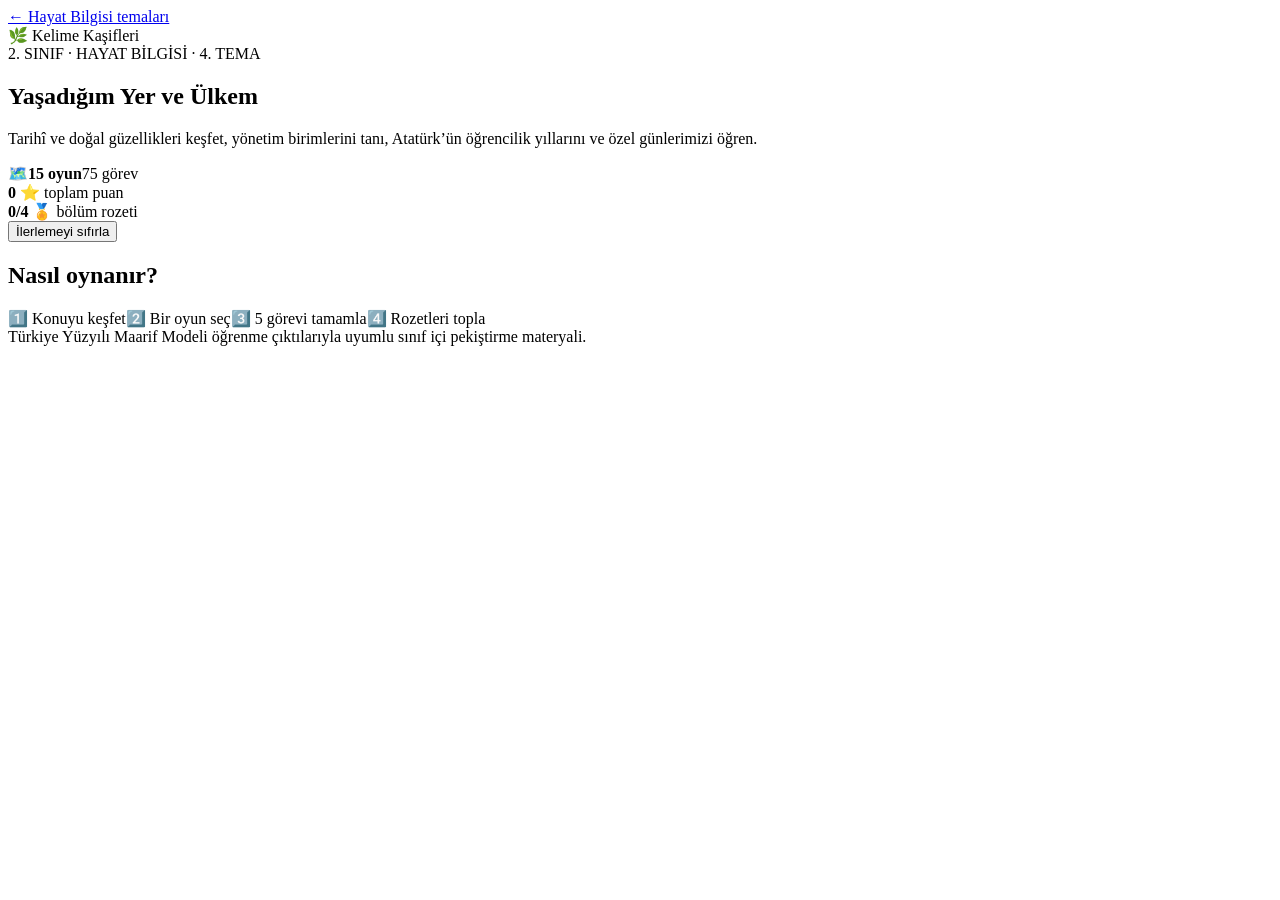
==== index.html @ e86fa00f "Yasadigim Yer ve Ulkem oyun sitesini kur" ====
<!doctype html>
<html lang="tr">
<head>
<meta charset="utf-8"><meta name="viewport" content="width=device-width,initial-scale=1">
<meta name="theme-color" content="#0f766e"><meta http-equiv="Cache-Control" content="no-cache, no-store, must-revalidate">
<title>Yaşadığım Yer ve Ülkem | Kelime Kaşifleri</title>
<link rel="stylesheet" href="styles.css?v=1">
</head>
<body>
<header class="top"><a class="home" href="https://dilaleylak-svg.github.io/hayat-bilgisi/">← Hayat Bilgisi temaları</a><div class="brand">🌿 Kelime Kaşifleri</div></header>
<main>
<section class="hero">
<div><span class="eyebrow">2. SINIF · HAYAT BİLGİSİ · 4. TEMA</span><h1>Yaşadığım Yer ve Ülkem</h1><p>Tarihî ve doğal güzellikleri keşfet, yönetim birimlerini tanı, Atatürk’ün öğrencilik yıllarını ve özel günlerimizi öğren.</p></div>
<div class="hero-badge">🗺️<b>15 oyun</b><span>75 görev</span></div>
</section>
<section class="progress"><div><b id="stars">0</b> ⭐ toplam puan</div><div><b id="badges">0/4</b> 🏅 bölüm rozeti</div><button id="reset" type="button">İlerlemeyi sıfırla</button></section>
<section class="how"><h2>Nasıl oynanır?</h2><div class="steps"><span>1️⃣ Konuyu keşfet</span><span>2️⃣ Bir oyun seç</span><span>3️⃣ 5 görevi tamamla</span><span>4️⃣ Rozetleri topla</span></div></section>
<section id="worlds" class="worlds"></section>
</main>
<div id="modal" class="modal" hidden><div class="gamebox">
<button id="close" class="close" aria-label="Oyunu kapat">✕</button>
<div id="gameHead"></div><div class="meter"><i id="bar"></i></div>
<div id="question"></div><div id="answers" class="answers"></div><div id="feedback" class="feedback" aria-live="polite"></div>
<button id="next" class="next" hidden>Sonraki görev →</button>
</div></div>
<footer>Türkiye Yüzyılı Maarif Modeli öğrenme çıktılarıyla uyumlu sınıf içi pekiştirme materyali.</footer>
<script src="app.js?v=1"></script>
</body></html>
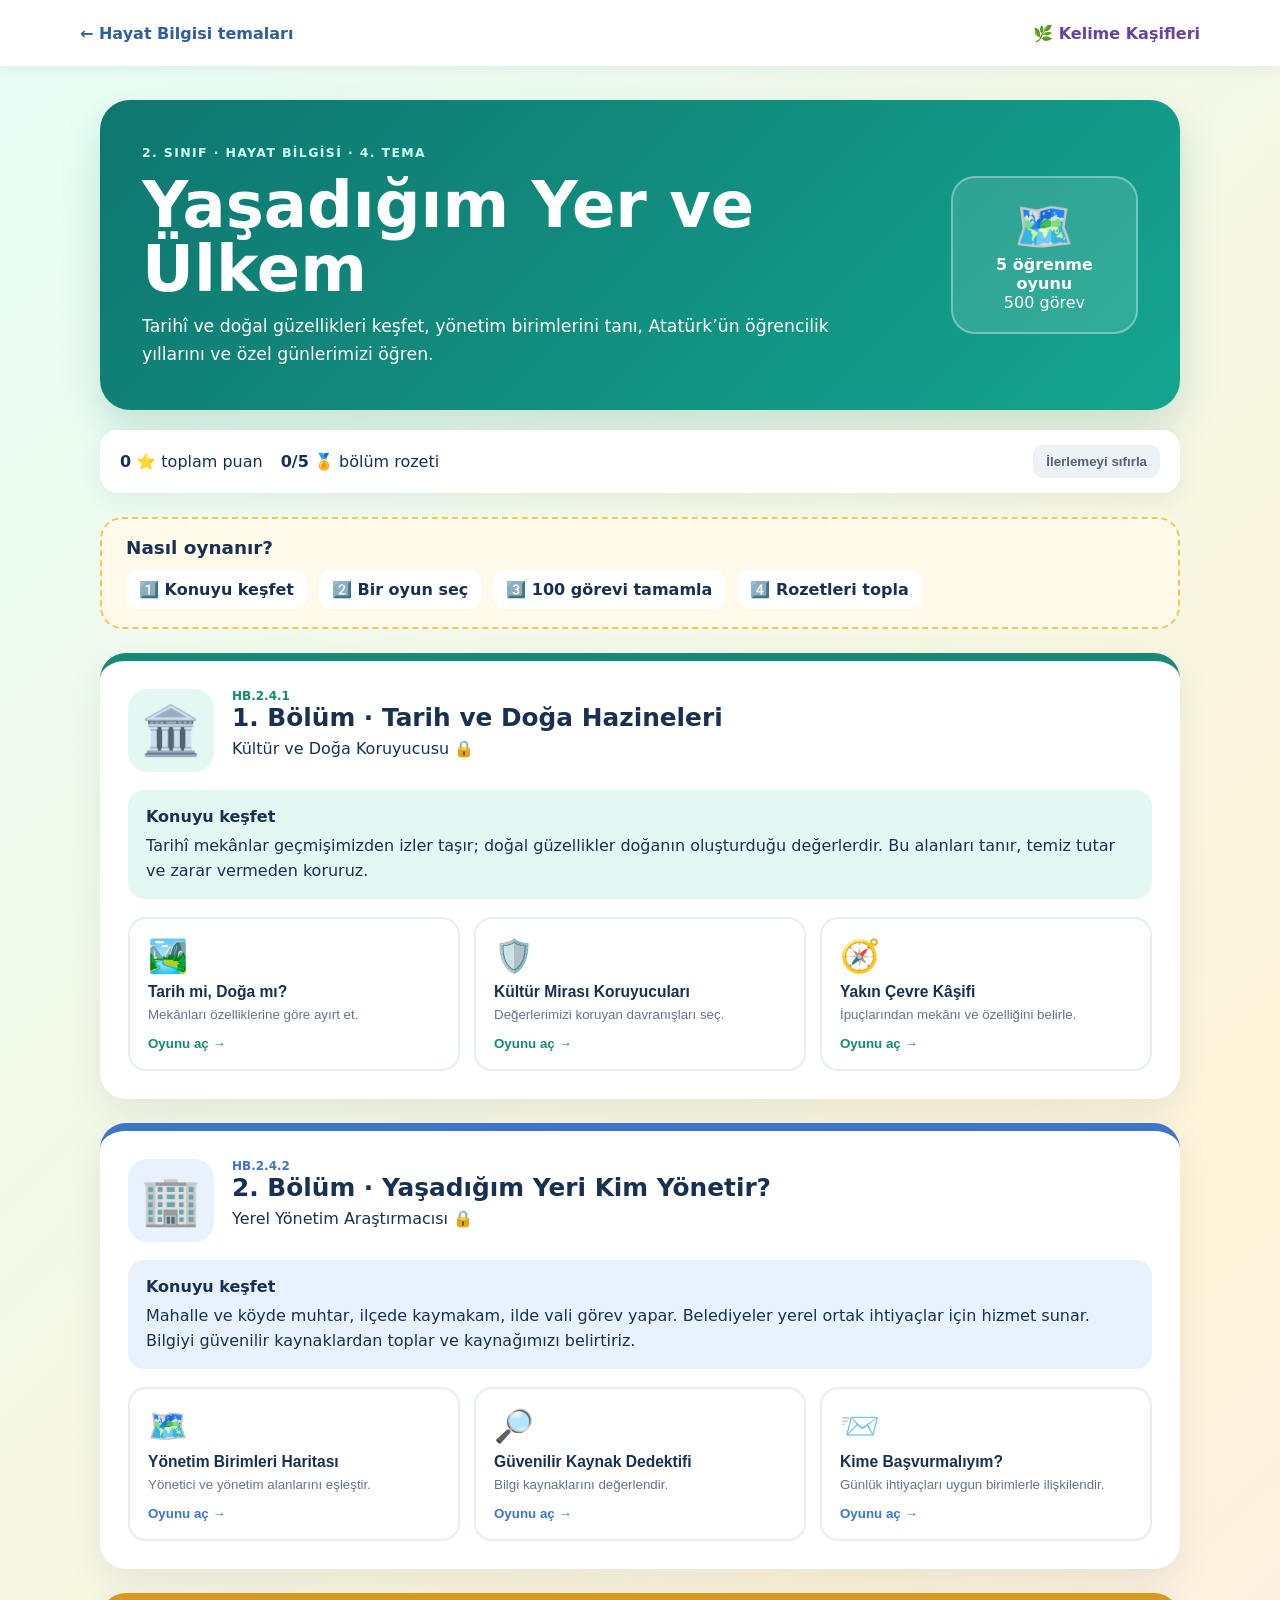
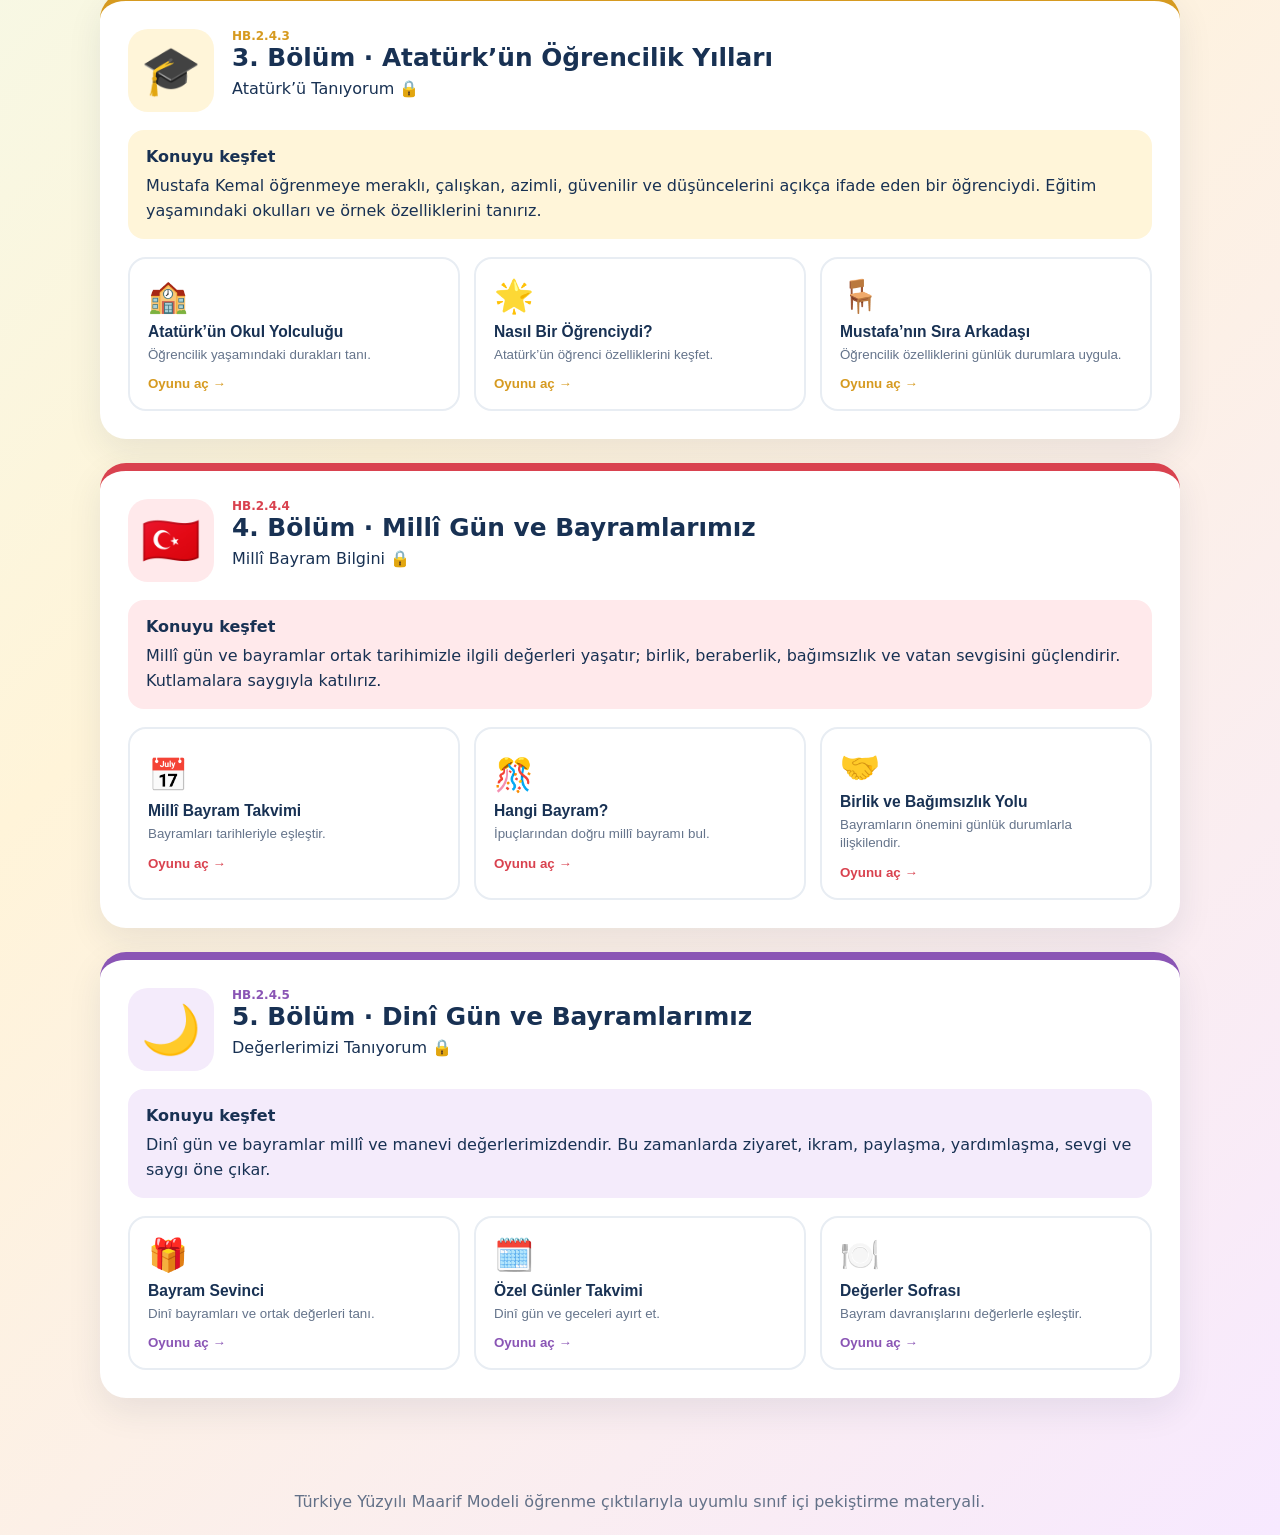
==== commit f175e82a: "Tema sayacını 500 göreve güncelle" ====
--- a/index.html
+++ b/index.html
@@ -11,10 +11,10 @@
 <main>
 <section class="hero">
 <div><span class="eyebrow">2. SINIF · HAYAT BİLGİSİ · 4. TEMA</span><h1>Yaşadığım Yer ve Ülkem</h1><p>Tarihî ve doğal güzellikleri keşfet, yönetim birimlerini tanı, Atatürk’ün öğrencilik yıllarını ve özel günlerimizi öğren.</p></div>
-<div class="hero-badge">🗺️<b>15 oyun</b><span>75 görev</span></div>
+<div class="hero-badge">🗺️<b>5 öğrenme oyunu</b><span>500 görev</span></div>
 </section>
-<section class="progress"><div><b id="stars">0</b> ⭐ toplam puan</div><div><b id="badges">0/4</b> 🏅 bölüm rozeti</div><button id="reset" type="button">İlerlemeyi sıfırla</button></section>
-<section class="how"><h2>Nasıl oynanır?</h2><div class="steps"><span>1️⃣ Konuyu keşfet</span><span>2️⃣ Bir oyun seç</span><span>3️⃣ 5 görevi tamamla</span><span>4️⃣ Rozetleri topla</span></div></section>
+<section class="progress"><div><b id="stars">0</b> ⭐ toplam puan</div><div><b id="badges">0/5</b> 🏅 bölüm rozeti</div><button id="reset" type="button">İlerlemeyi sıfırla</button></section>
+<section class="how"><h2>Nasıl oynanır?</h2><div class="steps"><span>1️⃣ Konuyu keşfet</span><span>2️⃣ Bir oyun seç</span><span>3️⃣ 100 görevi tamamla</span><span>4️⃣ Rozetleri topla</span></div></section>
 <section id="worlds" class="worlds"></section>
 </main>
 <div id="modal" class="modal" hidden><div class="gamebox">
@@ -24,5 +24,5 @@
 <button id="next" class="next" hidden>Sonraki görev →</button>
 </div></div>
 <footer>Türkiye Yüzyılı Maarif Modeli öğrenme çıktılarıyla uyumlu sınıf içi pekiştirme materyali.</footer>
-<script src="app.js?v=1"></script>
+<script src="app.js?v=100"></script>
 </body></html>
--- a/styles.css
+++ b/styles.css
@@ -0,0 +1 @@
+:root{--ink:#183153;--teal:#315f9d;--mint:#e7f1ff;--gold:#f5b942;--paper:#fffdf7;--red:#e85d75}*{box-sizing:border-box}body{margin:0;font-family:Nunito,system-ui,-apple-system,"Segoe UI",sans-serif;color:var(--ink);background:linear-gradient(135deg,#e8fff8,#fff4d9 55%,#f7e9ff);min-height:100vh}.top{height:66px;background:#fff;display:flex;align-items:center;justify-content:space-between;padding:0 max(20px,calc((100% - 1120px)/2));box-shadow:0 2px 14px #163a5f18;position:sticky;top:0;z-index:5}.home{color:var(--teal);font-weight:900;text-decoration:none}.brand{font-weight:900;color:#6842a0}main{max-width:1120px;margin:auto;padding:34px 20px 70px}.hero{display:flex;align-items:center;justify-content:space-between;gap:30px;background:linear-gradient(135deg,#0f766e,#14a58f);color:white;border-radius:30px;padding:42px;box-shadow:0 18px 40px #0f766e33}.eyebrow{font-size:.78rem;font-weight:900;letter-spacing:.11em;color:#c9fff2}.hero h1{font-size:clamp(2rem,5vw,4rem);line-height:1;margin:12px 0}.hero p{max-width:700px;font-size:1.08rem;line-height:1.6;margin:0}.hero-badge{background:#ffffff20;border:2px solid #ffffff55;border-radius:24px;min-width:155px;padding:20px;text-align:center;font-size:3rem}.hero-badge b,.hero-badge span{display:block;font-size:1rem}.progress{margin:20px 0;display:flex;gap:18px;align-items:center;flex-wrap:wrap;background:white;border-radius:18px;padding:15px 20px;box-shadow:0 8px 25px #18315312}.progress div{font-size:1rem}.progress button{margin-left:auto;border:0;background:#edf2f7;color:#526277;border-radius:10px;padding:9px 13px;font-weight:700;cursor:pointer}.how{background:#fff9e9;border:2px dashed #f4c557;border-radius:22px;padding:18px 24px;margin:24px 0}.how h2{margin:0 0 12px;font-size:1.15rem}.steps{display:flex;gap:12px;flex-wrap:wrap}.steps span{background:white;border-radius:12px;padding:10px 13px;font-weight:800}.worlds{display:grid;gap:24px}.world{background:white;border-radius:26px;padding:28px;box-shadow:0 13px 35px #18315316;border-top:8px solid var(--c)}.world-head{display:flex;gap:18px;align-items:flex-start}.world-icon{font-size:3rem;background:var(--soft);border-radius:20px;padding:13px}.world h2{margin:0 0 7px;font-size:1.55rem}.code{font-size:.75rem;color:var(--c);font-weight:900}.intro{background:var(--soft);border-radius:16px;padding:15px 18px;margin:18px 0;line-height:1.55}.intro b{display:block;margin-bottom:4px}.cards{display:grid;grid-template-columns:repeat(3,1fr);gap:14px}.card{border:2px solid #e8edf3;background:#fff;border-radius:18px;padding:18px;text-align:left;cursor:pointer;transition:.2s;color:var(--ink)}.card:hover{transform:translateY(-3px);border-color:var(--c);box-shadow:0 9px 20px #18315315}.card .emoji{font-size:2rem}.card h3{margin:8px 0 5px}.card p{margin:0;color:#65748b;line-height:1.4}.card strong{display:block;color:var(--c);margin-top:12px}.modal{position:fixed;inset:0;background:#10243bd9;z-index:20;display:grid;place-items:center;padding:18px}.modal[hidden]{display:none}.gamebox{background:var(--paper);border-radius:28px;width:min(680px,100%);min-height:470px;padding:30px;position:relative;box-shadow:0 25px 80px #0008}.close{position:absolute;right:18px;top:16px;border:0;background:#edf2f7;width:38px;height:38px;border-radius:50%;font-size:1rem;cursor:pointer}.game-title{font-size:1.35rem;font-weight:950;margin-right:40px}.game-meta{color:#6b7890;margin-top:4px}.meter{height:10px;background:#e8edf3;border-radius:9px;margin:18px 0;overflow:hidden}.meter i{display:block;height:100%;width:0;background:linear-gradient(90deg,#16a085,#f5b942);transition:.3s}.qno{font-weight:900;color:var(--teal);font-size:.85rem}.prompt{font-size:1.35rem;font-weight:900;margin:10px 0}.scene{text-align:center;font-size:2.3rem;background:#f3f8fb;border-radius:16px;padding:15px;margin-bottom:15px;white-space:pre-line}.answers{display:grid;grid-template-columns:1fr 1fr;gap:11px}.answer{border:2px solid #dbe4ec;background:white;border-radius:14px;padding:13px;font-size:1rem;font-weight:750;color:var(--ink);cursor:pointer}.answer:hover{border-color:#14a58f}.answer.good{background:#dcfce7;border-color:#22a45b}.answer.bad{background:#ffe4e8;border-color:#e85d75}.answer:disabled{cursor:default}.feedback{min-height:48px;margin-top:15px;font-weight:800}.next{display:block;margin-left:auto;border:0;border-radius:13px;background:var(--teal);color:#fff;padding:12px 18px;font-weight:900;cursor:pointer}.result{text-align:center;padding:25px 5px}.result .cup{font-size:5rem}.result h2{font-size:2rem;margin:10px}.result p{font-size:1.1rem}.play-again{border:0;border-radius:13px;background:var(--teal);color:white;padding:13px 20px;font-weight:900;cursor:pointer}footer{text-align:center;padding:24px;color:#637188}@media(max-width:760px){.hero{padding:28px;align-items:flex-start}.hero-badge{display:none}.cards{grid-template-columns:1fr}.world{padding:20px}.answers{grid-template-columns:1fr}.progress button{margin-left:0}.gamebox{padding:24px 18px}.top{padding:0 15px}}
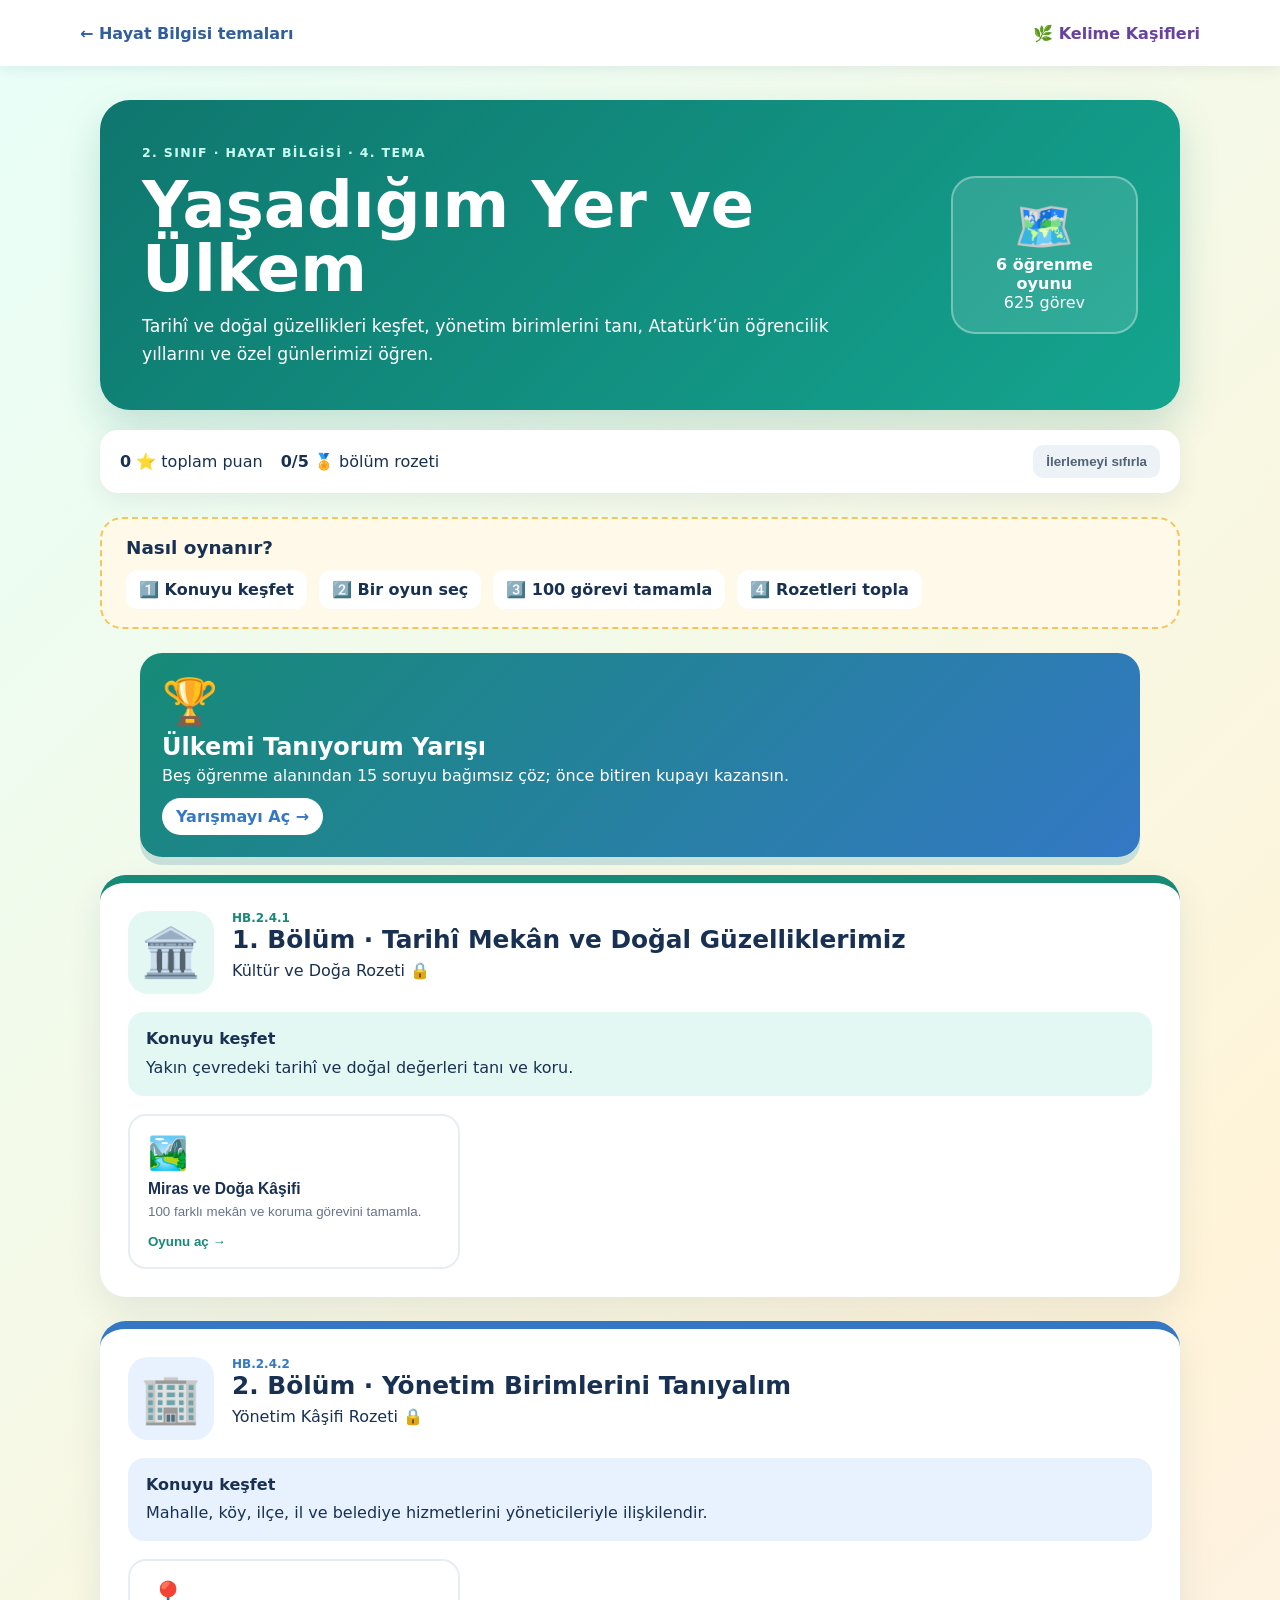
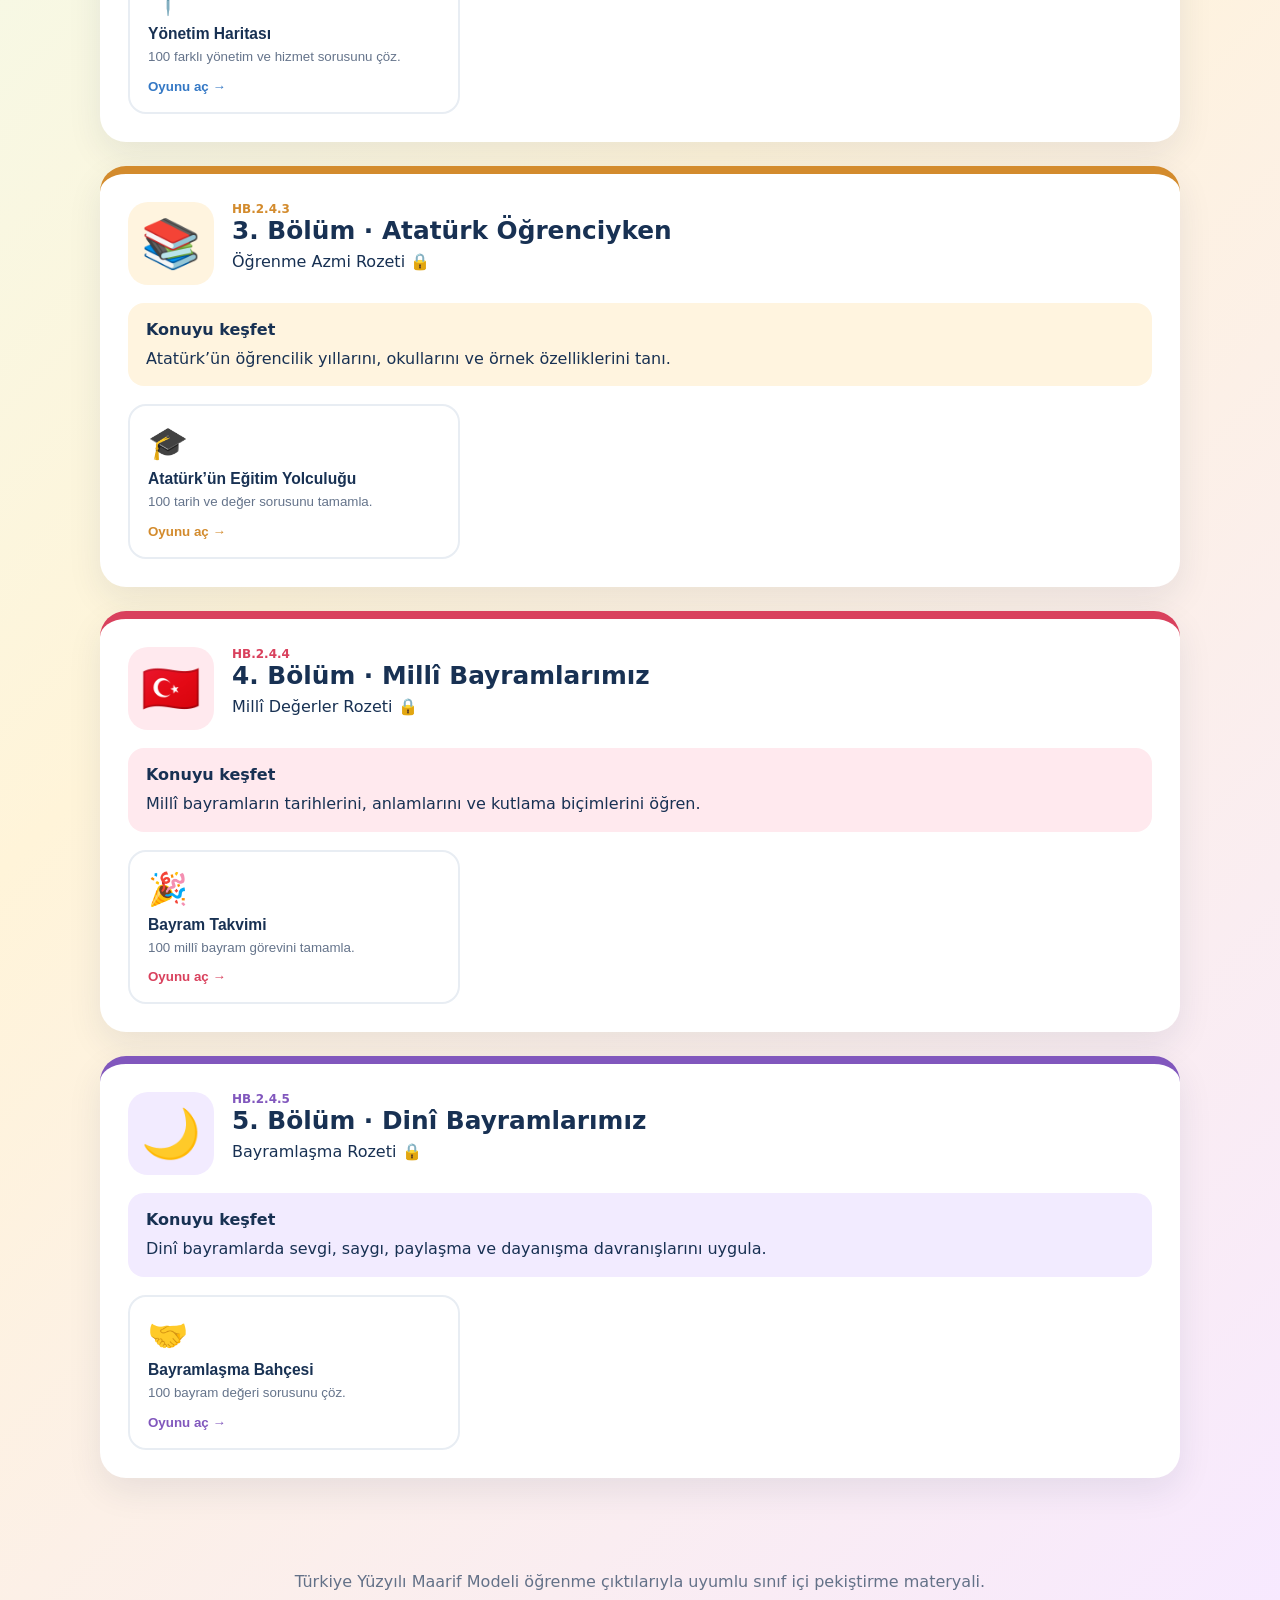
==== commit a7786bc4: "Yaşadığım Yer ve Ülkem tema sayfasına yarışma ekle" ====
--- a/index.html
+++ b/index.html
@@ -11,10 +11,11 @@
 <main>
 <section class="hero">
 <div><span class="eyebrow">2. SINIF · HAYAT BİLGİSİ · 4. TEMA</span><h1>Yaşadığım Yer ve Ülkem</h1><p>Tarihî ve doğal güzellikleri keşfet, yönetim birimlerini tanı, Atatürk’ün öğrencilik yıllarını ve özel günlerimizi öğren.</p></div>
-<div class="hero-badge">🗺️<b>5 öğrenme oyunu</b><span>500 görev</span></div>
+<div class="hero-badge">🗺️<b>6 öğrenme oyunu</b><span>625 görev</span></div>
 </section>
 <section class="progress"><div><b id="stars">0</b> ⭐ toplam puan</div><div><b id="badges">0/5</b> 🏅 bölüm rozeti</div><button id="reset" type="button">İlerlemeyi sıfırla</button></section>
 <section class="how"><h2>Nasıl oynanır?</h2><div class="steps"><span>1️⃣ Konuyu keşfet</span><span>2️⃣ Bir oyun seç</span><span>3️⃣ 100 görevi tamamla</span><span>4️⃣ Rozetleri topla</span></div></section>
+<section style="margin:18px auto;max-width:1000px"><a href="ulkem-yarisi.html?v=1" style="display:block;text-decoration:none;color:#fff;background:linear-gradient(135deg,#168a77,#3478c5);border-radius:22px;padding:22px;box-shadow:0 8px 0 #c9dfda"><div style="font-size:45px">🏆</div><h2 style="margin:5px 0">Ülkemi Tanıyorum Yarışı</h2><p style="margin:5px 0 13px">Beş öğrenme alanından 15 soruyu bağımsız çöz; önce bitiren kupayı kazansın.</p><strong style="display:inline-block;background:#fff;color:#3478c5;border-radius:99px;padding:9px 14px">Yarışmayı Aç →</strong></a></section>
 <section id="worlds" class="worlds"></section>
 </main>
 <div id="modal" class="modal" hidden><div class="gamebox">
@@ -24,5 +25,5 @@
 <button id="next" class="next" hidden>Sonraki görev →</button>
 </div></div>
 <footer>Türkiye Yüzyılı Maarif Modeli öğrenme çıktılarıyla uyumlu sınıf içi pekiştirme materyali.</footer>
-<script src="app.js?v=100"></script>
+<script src="app.js?v=101"></script>
 </body></html>
